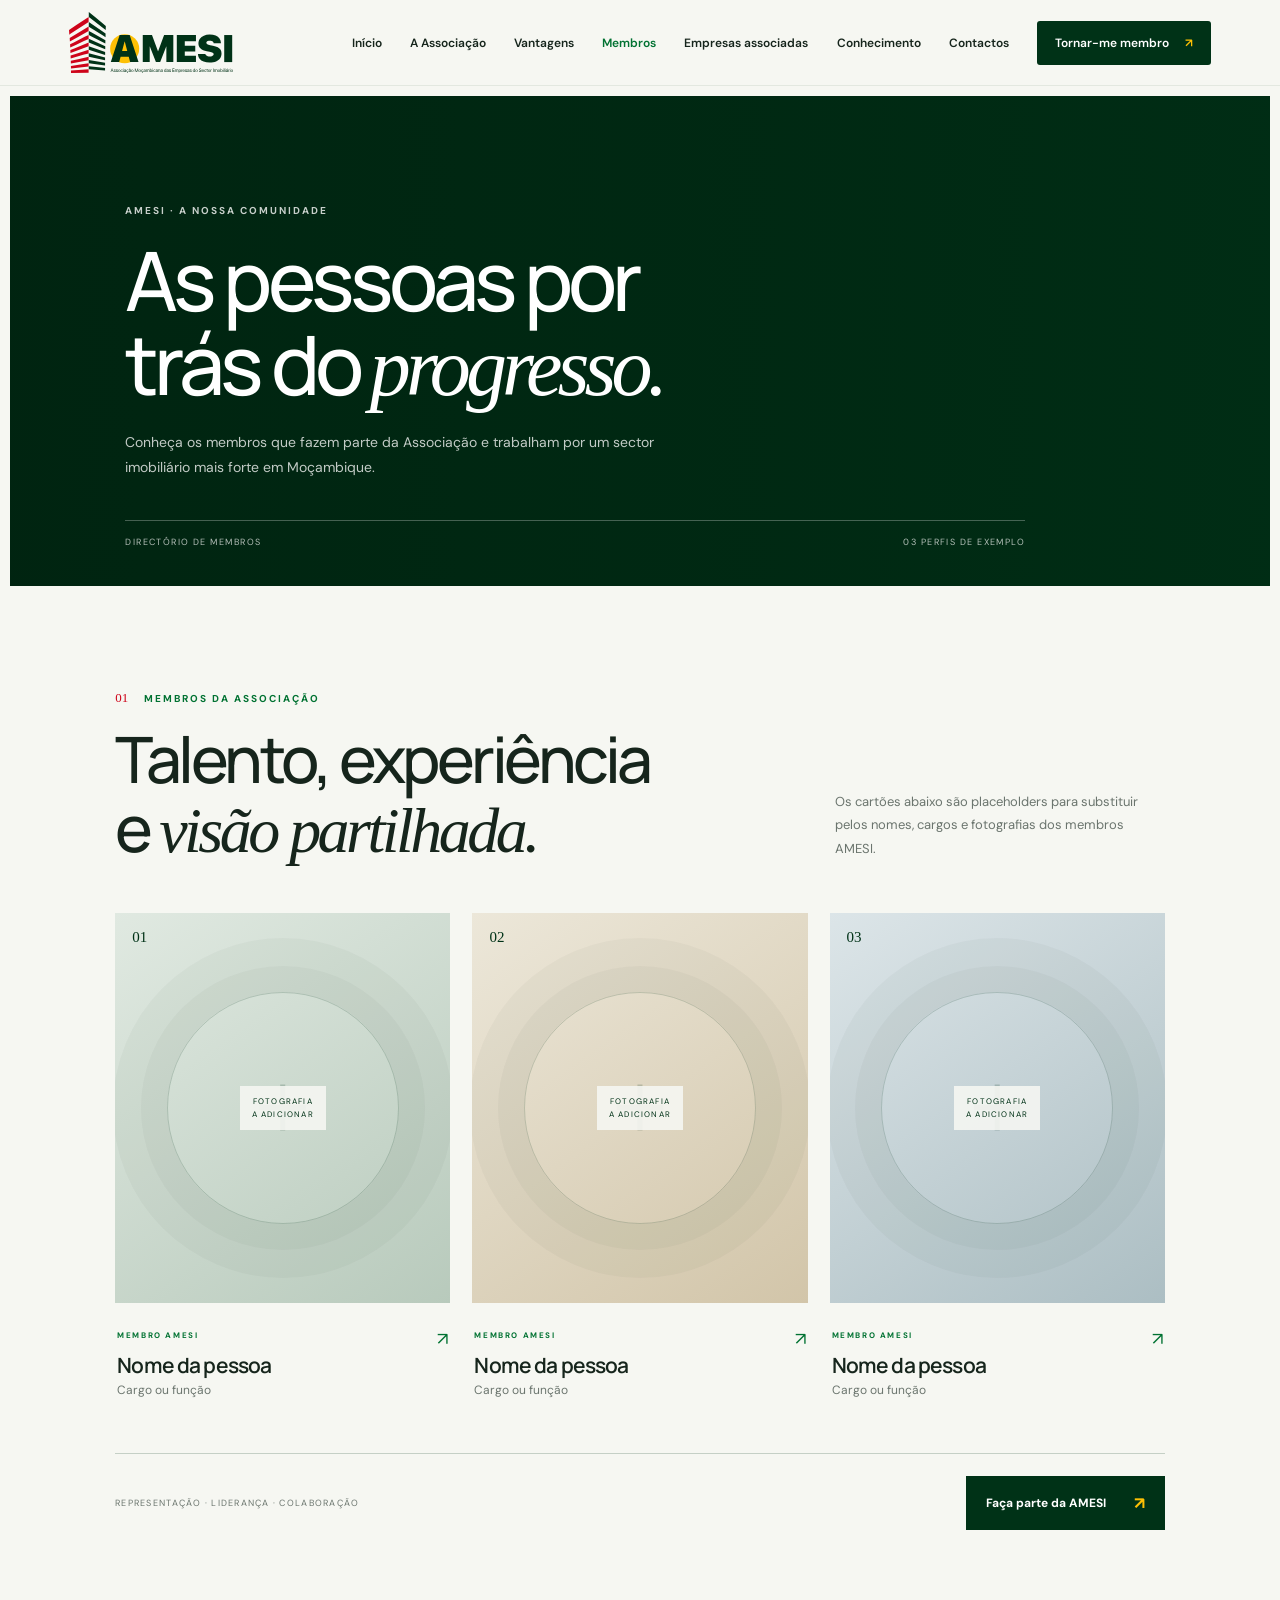
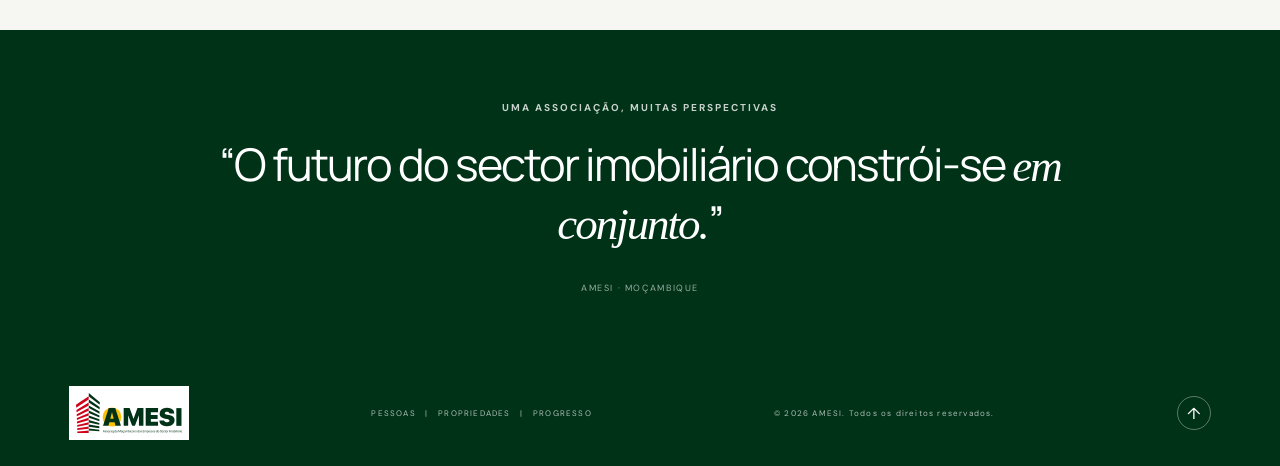
==== membros.html @ 29e8f82a "Add AMESI institutional website" ====
<!doctype html>
<html lang="pt-MZ">
<head>
  <meta charset="utf-8"><meta name="viewport" content="width=device-width, initial-scale=1"><meta name="theme-color" content="#003217">
  <meta name="description" content="Conheça os membros da AMESI — profissionais que contribuem para o sector imobiliário moçambicano.">
  <title>Membros — AMESI</title><link rel="icon" href="assets/amesi-logo.svg" type="image/svg+xml"><link rel="stylesheet" href="styles.css">
</head>
<body>
  <header class="site-header"><a class="brand" href="index.html#inicio" aria-label="AMESI — início"><img src="assets/amesi-logo.svg" alt="AMESI — Associação Moçambicana das Empresas do Sector Imobiliário"></a><button class="menu-toggle" aria-expanded="false" aria-controls="main-nav" aria-label="Abrir menu">☰</button><nav id="main-nav" class="main-nav" aria-label="Navegação principal"><a href="index.html#inicio">Início</a><a href="index.html#associacao">A Associação</a><a href="index.html#vantagens">Vantagens</a><a class="active" href="membros.html">Membros</a><a href="empresas-associadas.html">Empresas associadas</a><a href="index.html#conhecimento">Conhecimento</a><a href="index.html#contactos">Contactos</a><a class="nav-cta" href="index.html#adesao">Tornar-me membro <span>↗</span></a></nav></header>
  <main>
    <section class="directory-hero"><div class="directory-hero-bg"></div><div class="directory-hero-inner"><span class="eyebrow light">AMESI · A NOSSA COMUNIDADE</span><h1>As pessoas por<br>trás do <em>progresso.</em></h1><p>Conheça os membros que fazem parte da Associação e trabalham por um sector imobiliário mais forte em Moçambique.</p><div class="directory-meta"><span>DIRECTÓRIO DE MEMBROS</span><span>03 PERFIS DE EXEMPLO</span></div></div></section>
    <section class="directory-section section-wrap"><div class="directory-heading"><div><span class="section-number">01</span><span class="eyebrow">MEMBROS DA ASSOCIAÇÃO</span><h2>Talento, experiência<br>e <em>visão partilhada.</em></h2></div><p>Os cartões abaixo são placeholders para substituir pelos nomes, cargos e fotografias dos membros AMESI.</p></div>
      <div class="people-grid">
        <article class="person-card"><div class="person-photo person-photo-one"><span class="placeholder-stamp">FOTOGRAFIA<br>A ADICIONAR</span><span class="person-no">01</span></div><div class="person-info"><div><span class="eyebrow">MEMBRO AMESI</span><h3>Nome da pessoa</h3><p class="person-role">Cargo ou função</p></div><span class="person-arrow">↗</span></div></article>
        <article class="person-card"><div class="person-photo person-photo-two"><span class="placeholder-stamp">FOTOGRAFIA<br>A ADICIONAR</span><span class="person-no">02</span></div><div class="person-info"><div><span class="eyebrow">MEMBRO AMESI</span><h3>Nome da pessoa</h3><p class="person-role">Cargo ou função</p></div><span class="person-arrow">↗</span></div></article>
        <article class="person-card"><div class="person-photo person-photo-three"><span class="placeholder-stamp">FOTOGRAFIA<br>A ADICIONAR</span><span class="person-no">03</span></div><div class="person-info"><div><span class="eyebrow">MEMBRO AMESI</span><h3>Nome da pessoa</h3><p class="person-role">Cargo ou função</p></div><span class="person-arrow">↗</span></div></article>
      </div>
      <div class="directory-cta"><span>REPRESENTAÇÃO · LIDERANÇA · COLABORAÇÃO</span><a class="button button-green" href="index.html#adesao">Faça parte da AMESI <span>↗</span></a></div>
    </section>
    <section class="directory-quote"><span class="eyebrow light">UMA ASSOCIAÇÃO, MUITAS PERSPECTIVAS</span><p>“O futuro do sector imobiliário constrói-se <em>em conjunto.</em>”</p><span>AMESI · MOÇAMBIQUE</span></section>
  </main>
  <footer class="site-footer"><a class="footer-brand" href="index.html#inicio"><img src="assets/amesi-logo.svg" alt="AMESI"></a><span class="footer-tag">PESSOAS &nbsp; | &nbsp; PROPRIEDADES &nbsp; | &nbsp; PROGRESSO</span><span class="footer-copy">© <span id="year"></span> AMESI. Todos os direitos reservados.</span><a class="back-top" href="#top" aria-label="Voltar ao topo">↑</a></footer><script src="script.js"></script>
</body>
</html>
---- styles.css ----
@import url('https://fonts.googleapis.com/css2?family=DM+Sans:wght@400;500;600;700&family=Manrope:wght@400;500;600;700;800&display=swap');
:root{--green:#003217;--green2:#017232;--red:#ce041a;--yellow:#fdc005;--gold:#cc9600;--ink:#16251c;--muted:#6b756e;--cream:#f6f7f2;--white:#fff;--serif:Georgia,'Times New Roman',serif;--sans:'DM Sans',Arial,sans-serif;--display:'Manrope','DM Sans',sans-serif}*{box-sizing:border-box}html{scroll-behavior:smooth;scroll-padding-top:90px}body{margin:0;color:var(--ink);background:var(--cream);font-family:var(--sans);-webkit-font-smoothing:antialiased}a{color:inherit;text-decoration:none}.site-header{height:86px;padding:0 5.4%;display:flex;align-items:center;justify-content:space-between;background:var(--cream);position:sticky;top:0;z-index:20;border-bottom:1px solid rgba(0,50,23,.08)}.brand{display:flex;width:164px;align-items:center}.brand img{width:100%;height:auto}.main-nav{display:flex;align-items:center;gap:clamp(17px,2.2vw,36px);font-size:12px;font-weight:600}.main-nav>a:not(.nav-cta){transition:color .2s}.main-nav>a:hover{color:var(--green2)}.nav-cta{background:var(--green);color:#fff;padding:14px 18px;border-radius:3px;display:flex;gap:16px;align-items:center}.nav-cta span{color:var(--yellow)}.menu-toggle{display:none}.hero{min-height:min(760px,calc(100svh - 86px));margin:16px 1.3% 0;position:relative;overflow:hidden;background:var(--green);color:#fff;display:flex;flex-direction:column;justify-content:space-between;padding:32px 5.5% 28px}.hero-image,.hero-shade{position:absolute;inset:0;width:100%;height:100%}.hero-image{object-fit:cover;object-position:center 53%}.hero-shade{background:linear-gradient(90deg,rgba(0,26,13,.79) 0%,rgba(0,26,13,.48) 46%,rgba(0,26,13,.06) 100%),linear-gradient(0deg,rgba(0,25,13,.38),transparent 45%)}.hero-topline,.hero-foot,.hero-copy{position:relative;z-index:1}.hero-topline,.hero-foot{display:flex;align-items:center;justify-content:space-between}.hero-mark{font-size:11px;letter-spacing:.2em;border:1px solid rgba(255,255,255,.5);padding:9px 12px}.hero-mark i{display:inline-block;width:18px;height:7px;background:linear-gradient(90deg,var(--red) 0 34%,var(--yellow) 34% 68%,var(--green2) 68%);margin-left:7px}.hero-copy{max-width:730px;padding:75px 0 68px}.eyebrow{font-size:10px;letter-spacing:.2em;font-weight:700;color:var(--green2)}.eyebrow.light{color:rgba(255,255,255,.78)}h1,h2,h3,p{margin-top:0}.hero h1,.section-heading h2,.members-top h2,.knowledge h2,.join-content h2,.contact h2{font-family:var(--display);font-weight:500;letter-spacing:-.055em}.hero h1{font-size:clamp(48px,7vw,94px);line-height:1.02;max-width:780px;margin:21px 0}.hero h1 em,.section-wrap h2 em,.join-content h2 em{font-family:var(--serif);font-weight:400}.hero-lead{font-size:16px;line-height:1.7;max-width:470px;color:rgba(255,255,255,.82)}.hero-actions{display:flex;align-items:center;gap:28px;margin-top:30px}.button{min-height:54px;display:inline-flex;align-items:center;justify-content:space-between;gap:28px;padding:0 20px;font-size:12px;font-weight:700;transition:transform .2s,background .2s}.button:hover{transform:translateY(-2px)}.button span{font-size:17px}.button-yellow{background:var(--yellow);color:var(--green)}.button-green{background:var(--green);color:#fff;align-self:flex-start}.button-green span{color:var(--yellow)}.text-link{font-size:12px;font-weight:700;display:inline-flex;gap:15px;align-items:center}.text-link span{font-size:17px}.text-link.light{color:#fff}.hero-foot{font-size:10px;letter-spacing:.08em;color:rgba(255,255,255,.7)}.section-wrap{padding-left:9%;padding-right:9%}.intro{padding-top:135px;padding-bottom:130px;display:grid;grid-template-columns:1fr 2.5fr;gap:7%}.intro-label{padding-top:12px}.section-number{font-family:var(--serif);font-size:13px;color:var(--red);margin-right:16px}.intro h2,.section-heading h2,.members-top h2,.knowledge h2,.contact h2{font-size:clamp(42px,5.5vw,72px);line-height:1.08;margin:0;max-width:760px}.intro-bottom{display:flex;align-items:flex-end;justify-content:space-between;gap:30px;margin-top:34px}.intro-bottom p{max-width:570px;color:var(--muted);font-size:15px;line-height:1.85;margin:0}.round-link{border:1px solid rgba(0,50,23,.3);border-radius:50%;width:48px;height:48px;display:grid;place-items:center;font-size:19px;flex:none}.manifesto-band{min-height:230px;background:var(--green);color:white;padding:48px 9%;display:flex;align-items:center;justify-content:space-between;position:relative;overflow:hidden}.manifesto-band>p{font:clamp(28px,4vw,53px)/1.2 var(--display);letter-spacing:-.04em;max-width:690px;margin:0 10% 0 0}.manifesto-band em{font-family:var(--serif)}.band-stripes{position:absolute;right:0;top:0;bottom:0;width:10%;display:flex}.band-stripes i{width:33.33%;transform:skew(-18deg) translateX(18px)}.band-stripes i:nth-child(1){background:var(--red)}.band-stripes i:nth-child(2){background:var(--yellow)}.band-stripes i:nth-child(3){background:var(--green2)}.benefits{padding-top:130px;padding-bottom:145px}.section-heading{display:flex;align-items:flex-end;justify-content:space-between;margin-bottom:50px}.section-heading h2{margin-top:18px}.section-heading>p{color:var(--muted);max-width:300px;font-size:14px;line-height:1.8;margin:0 0 5px}.benefit-layout{display:grid;grid-template-columns:1fr 1fr;gap:6%}.benefit-photo{min-height:570px;position:relative;overflow:hidden;background:#e2e8e3}.benefit-photo img{width:100%;height:100%;object-fit:cover;position:absolute;inset:0}.photo-caption{position:absolute;bottom:0;left:0;right:0;display:flex;justify-content:space-between;padding:18px 20px;background:linear-gradient(transparent,rgba(0,0,0,.65));color:white;font-size:9px;letter-spacing:.12em}.benefit-list{display:flex;flex-direction:column}.benefit-item{padding:22px 0;border-top:1px solid rgba(0,50,23,.18);display:grid;grid-template-columns:34px 1fr 20px;gap:14px;align-items:start}.benefit-index{font:13px var(--serif);color:var(--red);padding-top:2px}.benefit-item h3{font:600 16px var(--display);margin:0 0 7px;letter-spacing:-.02em}.benefit-item p{font-size:12px;line-height:1.65;color:var(--muted);margin:0;max-width:380px}.benefit-arrow{color:var(--green2);font-size:16px}.benefit-list .button{margin-top:26px}.members-section{background:#e9ede6;padding:125px 0 90px}.members-top{display:flex;justify-content:space-between;align-items:flex-end;margin-bottom:55px}.members-top h2{margin-top:18px}.members-note{max-width:290px;display:flex;gap:17px;align-items:flex-start}.member-count{font:46px/.9 var(--serif);color:var(--green2)}.members-note p{font-size:13px;line-height:1.7;color:var(--muted);margin:0}.member-placeholder{background:var(--green);color:white;min-height:260px;padding:45px 5%;display:grid;grid-template-columns:150px 1fr auto;align-items:center;gap:35px;position:relative;overflow:hidden}.member-placeholder:after{content:'';position:absolute;width:260px;height:260px;border:1px solid rgba(255,255,255,.12);border-radius:50%;right:13%;top:50%;transform:translateY(-50%);box-shadow:0 0 0 35px rgba(255,255,255,.025),0 0 0 70px rgba(255,255,255,.025)}.placeholder-symbol{width:100px;height:100px;border-radius:50%;border:1px solid rgba(255,255,255,.32);display:grid;place-items:center;font:44px var(--serif);position:relative}.placeholder-symbol span{color:var(--yellow);font:15px var(--sans);position:absolute;right:18px;top:20px}.member-placeholder .eyebrow{color:var(--yellow)}.member-placeholder h3{font:500 28px var(--display);letter-spacing:-.04em;margin:12px 0}.member-placeholder p{font-size:13px;color:rgba(255,255,255,.7);line-height:1.6;margin:0;max-width:420px}.placeholder-count{font-size:9px;line-height:1.7;letter-spacing:.17em;color:rgba(255,255,255,.7);text-align:right;position:relative;z-index:1}.members-bottom{padding-top:25px;display:flex;justify-content:space-between;align-items:center;font-size:9px;letter-spacing:.14em;color:var(--muted)}.members-bottom .text-link{color:var(--green)}.knowledge{padding-top:140px;padding-bottom:145px;display:grid;grid-template-columns:1fr 1fr;gap:10%;align-items:center}.knowledge h2{margin:20px 0 25px;max-width:520px}.knowledge-copy>p{font-size:14px;color:var(--muted);line-height:1.85;max-width:450px;margin-bottom:27px}.knowledge-card{background:#dfe8e2;min-height:420px;padding:20px;display:flex;flex-direction:column;justify-content:space-between;position:relative;overflow:hidden}.card-top,.card-bottom{display:flex;justify-content:space-between;font-size:8px;letter-spacing:.15em;color:var(--green)}.card-art{flex:1;position:relative;margin:18px 0;overflow:hidden;background:var(--green);display:flex;align-items:flex-end;padding:30px}.card-art:before{content:'';position:absolute;inset:0;background:linear-gradient(140deg,transparent 42%,rgba(1,114,50,.85) 42% 43%,transparent 43%),linear-gradient(30deg,transparent 55%,rgba(253,192,5,.9) 55% 55.4%,transparent 55.4%)}.art-line{position:absolute;display:block;transform:rotate(-28deg);border-top:1px solid rgba(255,255,255,.28);width:150%;left:-25%}.line-one{top:35%}.line-two{top:52%}.line-three{top:69%}.art-circle{width:230px;height:230px;border:1px solid rgba(255,255,255,.28);border-radius:50%;position:absolute;top:-48px;right:-35px;box-shadow:0 0 0 25px rgba(255,255,255,.035),0 0 0 50px rgba(255,255,255,.035)}.art-word{font:500 clamp(22px,3vw,37px)/1.04 var(--display);letter-spacing:-.05em;color:#fff;position:relative}.join-section{min-height:530px;background:var(--green);color:white;position:relative;overflow:hidden;display:flex;align-items:center;padding:90px 9%}.join-bg{position:absolute;inset:0;background:linear-gradient(90deg,rgba(0,36,17,.95),rgba(0,36,17,.75) 55%,rgba(0,36,17,.2)),url('https://images.unsplash.com/photo-1486406146926-c627a92ad1ab?auto=format&fit=crop&w=2000&q=80') center 52%/cover}.join-content{position:relative;max-width:660px}.join-content h2{font-size:clamp(52px,7vw,88px);line-height:1;margin:20px 0}.join-content>p{color:rgba(255,255,255,.76);max-width:420px;font-size:14px;line-height:1.8;margin-bottom:25px}.join-content .button{margin-bottom:15px}.join-small{display:block;font-size:10px;color:rgba(255,255,255,.64)}.join-side{position:absolute;right:8%;bottom:60px;font:44px var(--display);color:rgba(255,255,255,.7);text-align:right}.join-side span{font:8px/1.7 var(--sans);letter-spacing:.16em}.contact{padding-top:130px;padding-bottom:130px;display:grid;grid-template-columns:1fr 1fr;gap:12%;align-items:end}.contact h2{margin-top:20px}.contact-content p{max-width:400px;font-size:14px;line-height:1.8;color:var(--muted)}.contact-email{font:clamp(23px,3vw,37px) var(--display);letter-spacing:-.04em;display:flex;justify-content:space-between;max-width:420px;border-bottom:1px solid rgba(0,50,23,.28);padding:10px 0 17px}.contact-email span{color:var(--green2);font-size:19px}.contact-note{display:block;color:#8d9690;font-size:9px;margin-top:12px}.site-footer{min-height:105px;background:var(--green);color:#fff;padding:25px 5.4%;display:flex;align-items:center;justify-content:space-between;gap:20px}.footer-brand{width:120px;display:block;background:white;padding:7px}.footer-brand img{width:100%;display:block}.footer-tag,.footer-copy{font-size:8px;letter-spacing:.15em;color:rgba(255,255,255,.68)}.back-top{border:1px solid rgba(255,255,255,.35);width:34px;height:34px;display:grid;place-items:center;border-radius:50%}
@media(max-width:900px){.site-header{height:74px}.brand{width:142px}.menu-toggle{display:block;border:0;background:var(--green);color:#fff;width:40px;height:40px;font-size:19px}.main-nav{display:none;position:absolute;top:74px;left:0;right:0;padding:24px 6%;background:var(--cream);align-items:stretch;flex-direction:column;gap:0;border-bottom:1px solid rgba(0,50,23,.12)}.main-nav.open{display:flex}.main-nav>a:not(.nav-cta){padding:14px 0;border-bottom:1px solid rgba(0,50,23,.1)}.nav-cta{margin-top:14px;justify-content:space-between}.hero{min-height:670px;margin:10px 10px 0;padding:25px 6%}.hero-copy{padding:70px 0}.hero h1{font-size:clamp(48px,9vw,78px)}.section-wrap{padding-left:7%;padding-right:7%}.intro{grid-template-columns:1fr;gap:24px;padding-top:95px;padding-bottom:95px}.intro-content{padding-left:7%}.manifesto-band{padding:45px 7%;min-height:190px}.manifesto-band>p{margin-right:10%;font-size:clamp(27px,5vw,43px)}.benefits,.members-section,.knowledge,.contact{padding-top:95px;padding-bottom:100px}.benefit-layout{gap:4%}.benefit-photo{min-height:500px}.members-top{align-items:flex-start}.member-placeholder{grid-template-columns:100px 1fr auto;padding:36px 5%;gap:24px}.placeholder-symbol{width:78px;height:78px}.join-section{padding-left:7%;min-height:490px}.join-side{right:7%;font-size:34px}.contact{gap:7%}}
@media(max-width:620px){.site-header{padding:0 5%}.hero{min-height:650px}.hero-image{object-position:60% center}.hero-shade{background:linear-gradient(90deg,rgba(0,26,13,.78),rgba(0,26,13,.24)),linear-gradient(0deg,rgba(0,25,13,.45),transparent 55%)}.hero-topline .eyebrow{font-size:8px}.hero-mark{font-size:9px}.hero-copy{padding:65px 0}.hero h1{font-size:clamp(46px,13vw,66px)}.hero-lead{font-size:14px;max-width:350px}.hero-actions{align-items:flex-start;flex-direction:column;gap:22px}.hero-actions .button{font-size:11px;padding:0 15px;min-height:50px}.hero-foot{font-size:8px;gap:15px}.section-wrap{padding-left:6%;padding-right:6%}.intro{padding-top:76px;padding-bottom:78px}.intro-content{padding-left:0}.intro h2,.section-heading h2,.members-top h2,.knowledge h2,.contact h2{font-size:clamp(39px,11vw,56px)}.intro-bottom{align-items:flex-start;margin-top:24px}.intro-bottom p{font-size:13px}.round-link{width:40px;height:40px}.manifesto-band{display:block;padding:38px 6%;min-height:0}.manifesto-band>p{margin:17px 0 0;padding-right:9%;font-size:31px}.band-stripes{width:8%}.section-heading{display:block;margin-bottom:32px}.section-heading>p{margin-top:20px}.benefits{padding-top:78px;padding-bottom:80px}.benefit-layout{grid-template-columns:1fr;gap:25px}.benefit-photo{min-height:420px}.benefit-item{padding:18px 0}.benefit-item h3{font-size:15px}.members-section{padding-top:78px;padding-bottom:65px}.members-top{display:block;margin-bottom:33px}.members-note{margin-top:23px}.member-placeholder{grid-template-columns:1fr;gap:17px;padding:30px 7%;min-height:280px}.placeholder-symbol{width:60px;height:60px;font-size:29px}.placeholder-symbol span{right:9px;top:9px}.member-placeholder h3{font-size:24px}.member-placeholder:after{right:-40px;top:45%;width:220px;height:220px}.placeholder-count{position:absolute;right:7%;top:30px}.members-bottom{align-items:flex-start;gap:20px;flex-direction:column;line-height:1.8}.knowledge{grid-template-columns:1fr;gap:36px;padding-top:85px;padding-bottom:85px}.knowledge-card{min-height:340px}.join-section{min-height:520px;padding:75px 6%;align-items:flex-start}.join-content h2{font-size:clamp(55px,14vw,75px)}.join-side{font-size:27px;bottom:30px;right:6%}.join-side span{font-size:7px}.contact{grid-template-columns:1fr;gap:35px;padding-top:82px;padding-bottom:80px}.contact-content p{font-size:13px}.contact-email{font-size:25px}.site-footer{padding:24px 6%;flex-wrap:wrap;min-height:120px}.footer-brand{width:100px}.footer-tag{order:3;width:100%;font-size:7px}.footer-copy{font-size:7px}.back-top{margin-left:auto}}

/* Directory pages: people and member companies */
.main-nav>a.active{color:var(--green2)}
.directory-hero{min-height:490px;background:var(--green);color:#fff;position:relative;overflow:hidden;display:flex;align-items:flex-end;padding:70px 9% 38px;margin:10px 10px 0}
.directory-hero-bg{position:absolute;inset:0;background:linear-gradient(90deg,rgba(0,35,16,.92),rgba(0,35,16,.58) 65%,rgba(0,35,16,.34)),url('https://images.unsplash.com/photo-1486406146926-c627a92ad1ab?auto=format&fit=crop&w=2000&q=80') center 45%/cover}
.directory-hero-inner{position:relative;max-width:900px;width:100%}.directory-hero h1{font:500 clamp(50px,7vw,82px)/1.02 var(--display);letter-spacing:-.06em;margin:20px 0}.directory-hero h1 em{font-family:var(--serif);font-weight:400}.directory-hero-inner>p{font-size:14px;line-height:1.8;color:rgba(255,255,255,.76);max-width:530px;margin-bottom:40px}.directory-meta{border-top:1px solid rgba(255,255,255,.27);padding-top:15px;display:flex;justify-content:space-between;color:rgba(255,255,255,.7);font-size:9px;letter-spacing:.16em}.company-hero .directory-hero-bg{background:linear-gradient(90deg,rgba(0,35,16,.94),rgba(0,35,16,.56) 68%,rgba(0,35,16,.36)),url('https://images.unsplash.com/photo-1486406146926-c627a92ad1ab?auto=format&fit=crop&w=2000&q=80') center 55%/cover}
.directory-section{padding-top:100px;padding-bottom:100px}.directory-heading{display:flex;justify-content:space-between;align-items:flex-end;gap:40px;margin-bottom:48px}.directory-heading h2{font:500 clamp(40px,5.2vw,64px)/1.08 var(--display);letter-spacing:-.055em;margin:17px 0 0}.directory-heading h2 em{font-family:var(--serif);font-weight:400}.directory-heading>p{font-size:13px;line-height:1.8;color:var(--muted);max-width:330px;margin:0 0 5px}.people-grid{display:grid;grid-template-columns:repeat(3,minmax(0,1fr));gap:22px}.person-card{min-width:0}.person-photo{height:390px;position:relative;overflow:hidden;display:flex;align-items:center;justify-content:center;background:linear-gradient(145deg,#e0e9e1,#b8cabc)}.person-photo:before{content:'';position:absolute;width:230px;height:230px;border:1px solid rgba(0,50,23,.18);border-radius:50%;box-shadow:0 0 0 26px rgba(0,50,23,.03),0 0 0 54px rgba(0,50,23,.03)}.person-photo:after{content:'+';font:100px/1 var(--serif);color:rgba(0,50,23,.19);position:relative}.person-photo-two{background:linear-gradient(145deg,#ece7d9,#d2c5a9)}.person-photo-three{background:linear-gradient(145deg,#dce5e8,#acbec3)}.placeholder-stamp{position:absolute;z-index:1;background:rgba(246,247,242,.9);padding:9px 12px;font-size:8px;letter-spacing:.15em;line-height:1.6;color:var(--green);text-align:center}.person-no{position:absolute;top:16px;left:17px;font:15px var(--serif);color:var(--green)}.person-info{display:flex;justify-content:space-between;align-items:flex-start;padding:19px 2px 0}.person-info .eyebrow{font-size:8px}.person-info h3{font:600 21px var(--display);letter-spacing:-.04em;margin:8px 0 3px}.person-role{font-size:12px;color:var(--muted);margin:0}.person-arrow{font-size:18px;color:var(--green2);padding-top:5px}.directory-cta{border-top:1px solid rgba(0,50,23,.2);margin-top:55px;padding-top:22px;display:flex;align-items:center;justify-content:space-between}.directory-cta>span{font-size:9px;letter-spacing:.14em;color:var(--muted)}.directory-quote{background:var(--green);color:white;padding:65px 9%;text-align:center}.directory-quote p{font:clamp(27px,4vw,45px)/1.25 var(--display);letter-spacing:-.045em;max-width:850px;margin:20px auto 22px}.directory-quote p em{font-family:var(--serif)}.directory-quote>span:last-child{font-size:9px;letter-spacing:.18em;color:rgba(255,255,255,.6)}
+.company-teaser{background:#f0f2ec;padding-top:90px;padding-bottom:80px}.company-teaser .members-top{margin:0}.company-teaser-link{display:flex;justify-content:space-between;align-items:center;border-top:1px solid rgba(0,50,23,.2);padding:20px 0;margin-top:35px;font:500 18px var(--display)}.company-teaser-link span{color:var(--green2)}
+.company-grid{display:grid;grid-template-columns:repeat(3,minmax(0,1fr));gap:18px}.company-card{min-height:440px;background:#fff;padding:20px 22px 17px;border:1px solid rgba(0,50,23,.1);display:flex;flex-direction:column}.company-card-top{display:flex;align-items:center;justify-content:space-between}.company-index{font-size:8px;letter-spacing:.13em;color:var(--muted)}.company-mark{font-size:7px;letter-spacing:.13em;color:var(--red);border:1px solid rgba(206,4,26,.25);padding:6px 8px}.company-logo-placeholder{height:145px;margin:20px 0 18px;background:#f0f3ee;display:grid;place-items:center;position:relative;overflow:hidden}.company-logo-placeholder span{font:600 18px var(--display);letter-spacing:.2em;color:rgba(0,50,23,.32);position:relative;z-index:1}.company-logo-placeholder i{position:absolute;width:115px;height:115px;border-radius:50%;border:1px solid rgba(0,50,23,.1);box-shadow:0 0 0 20px rgba(0,50,23,.025)}.company-card h3{font:600 20px var(--display);letter-spacing:-.04em;margin:0 0 8px}.company-description{font-size:11px;line-height:1.7;color:var(--muted);margin-bottom:18px;min-height:56px}.company-address{display:flex;gap:10px;align-items:flex-start;border-top:1px solid rgba(0,50,23,.12);padding-top:14px;margin-top:auto}.address-icon{font-size:18px;color:var(--red)}.company-address .eyebrow{font-size:8px}.company-address p{font-size:10px;line-height:1.55;color:var(--muted);margin:5px 0 0}.company-card-foot{border-top:1px solid rgba(0,50,23,.12);padding-top:12px;margin-top:16px;display:flex;justify-content:space-between;font-size:8px;letter-spacing:.14em;color:var(--green2)}
+@media(max-width:900px){.directory-hero{min-height:440px;padding-left:7%;padding-right:7%}.directory-section{padding-top:80px;padding-bottom:80px}.person-photo{height:320px}.company-card{padding-left:17px;padding-right:17px;min-height:420px}}
+@media(max-width:620px){.directory-hero{min-height:440px;margin:8px 8px 0;padding:50px 6% 25px}.directory-hero h1{font-size:clamp(45px,12vw,64px)}.directory-hero-inner>p{font-size:13px;margin-bottom:30px}.directory-meta{font-size:7px;gap:10px}.directory-section{padding-top:68px;padding-bottom:72px}.directory-heading{display:block;margin-bottom:30px}.directory-heading>p{margin-top:18px}.people-grid,.company-grid{grid-template-columns:1fr;gap:30px}.person-photo{height:min(112vw,440px)}.person-info h3{font-size:19px}.directory-cta{align-items:flex-start;flex-direction:column;gap:17px;margin-top:35px}.directory-cta .button{width:100%}.directory-quote{padding:48px 7%}.company-card{min-height:410px;padding:18px 20px}.company-logo-placeholder{height:155px}.company-teaser{padding-top:70px;padding-bottom:65px}.company-teaser-link{font-size:15px}}
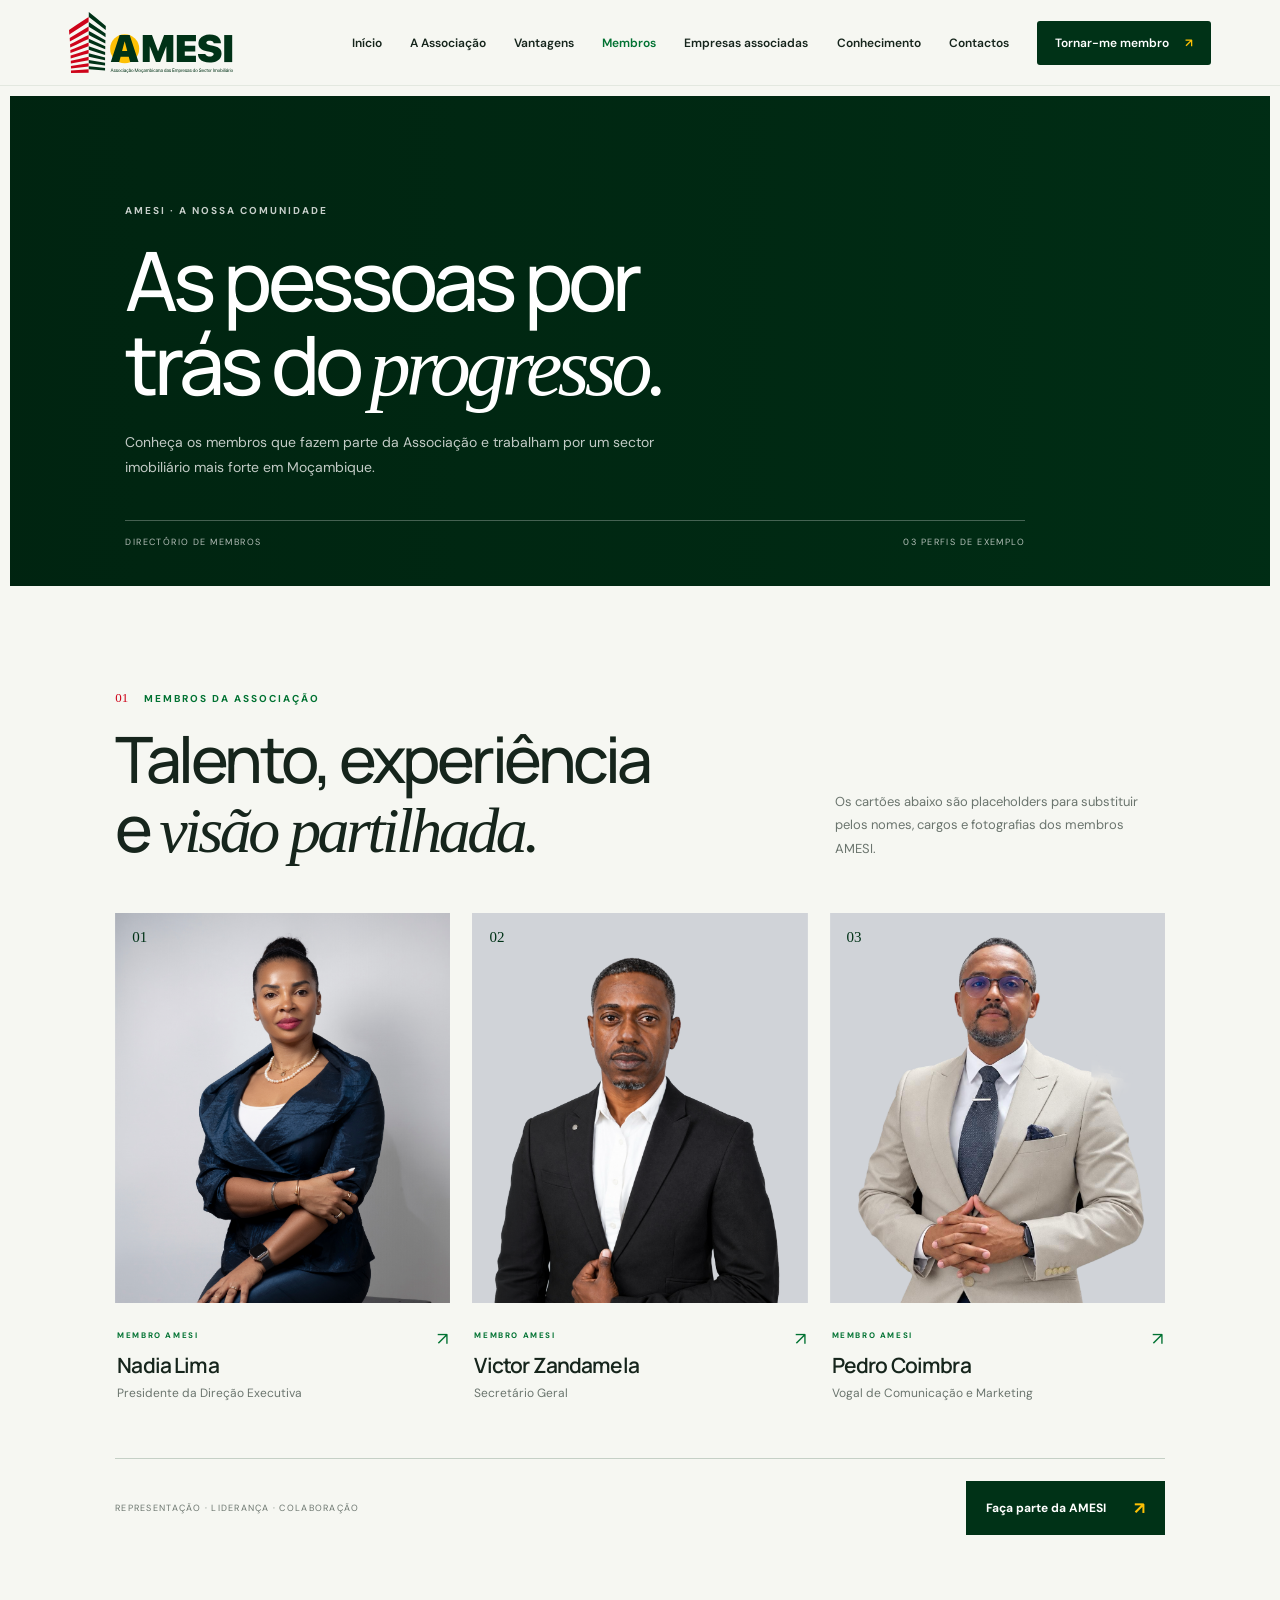
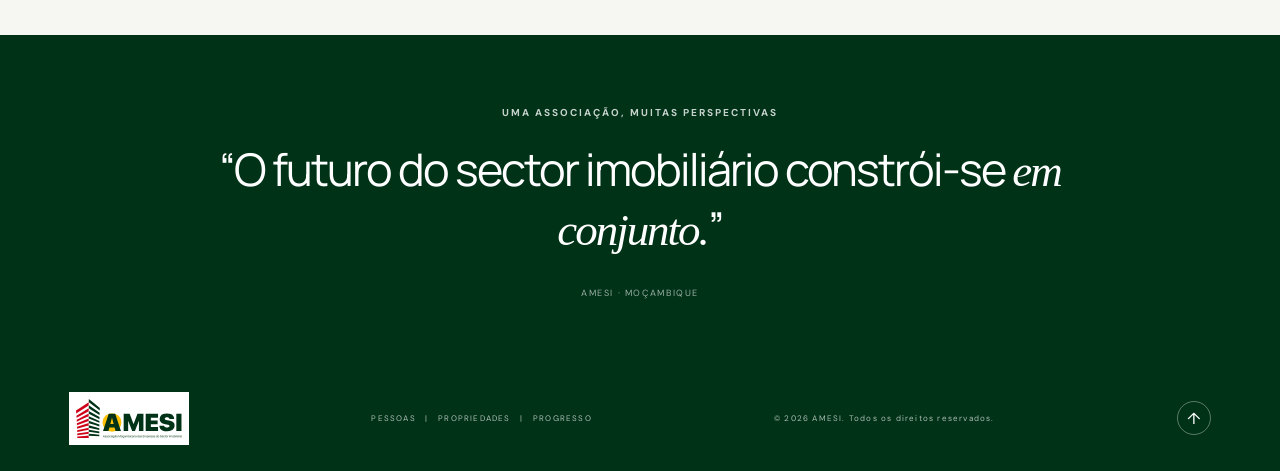
==== commit 91500e60: "Add AMESI leadership member profiles" ====
--- a/membros.html
+++ b/membros.html
@@ -11,9 +11,9 @@
     <section class="directory-hero"><div class="directory-hero-bg"></div><div class="directory-hero-inner"><span class="eyebrow light">AMESI · A NOSSA COMUNIDADE</span><h1>As pessoas por<br>trás do <em>progresso.</em></h1><p>Conheça os membros que fazem parte da Associação e trabalham por um sector imobiliário mais forte em Moçambique.</p><div class="directory-meta"><span>DIRECTÓRIO DE MEMBROS</span><span>03 PERFIS DE EXEMPLO</span></div></div></section>
     <section class="directory-section section-wrap"><div class="directory-heading"><div><span class="section-number">01</span><span class="eyebrow">MEMBROS DA ASSOCIAÇÃO</span><h2>Talento, experiência<br>e <em>visão partilhada.</em></h2></div><p>Os cartões abaixo são placeholders para substituir pelos nomes, cargos e fotografias dos membros AMESI.</p></div>
       <div class="people-grid">
-        <article class="person-card"><div class="person-photo person-photo-one"><span class="placeholder-stamp">FOTOGRAFIA<br>A ADICIONAR</span><span class="person-no">01</span></div><div class="person-info"><div><span class="eyebrow">MEMBRO AMESI</span><h3>Nome da pessoa</h3><p class="person-role">Cargo ou função</p></div><span class="person-arrow">↗</span></div></article>
-        <article class="person-card"><div class="person-photo person-photo-two"><span class="placeholder-stamp">FOTOGRAFIA<br>A ADICIONAR</span><span class="person-no">02</span></div><div class="person-info"><div><span class="eyebrow">MEMBRO AMESI</span><h3>Nome da pessoa</h3><p class="person-role">Cargo ou função</p></div><span class="person-arrow">↗</span></div></article>
-        <article class="person-card"><div class="person-photo person-photo-three"><span class="placeholder-stamp">FOTOGRAFIA<br>A ADICIONAR</span><span class="person-no">03</span></div><div class="person-info"><div><span class="eyebrow">MEMBRO AMESI</span><h3>Nome da pessoa</h3><p class="person-role">Cargo ou função</p></div><span class="person-arrow">↗</span></div></article>
+        <article class="person-card"><div class="person-photo person-photo-one"><img src="assets/nadia-lima.png" alt="Fotografia de Nadia Lima" loading="lazy"><span class="person-no">01</span></div><div class="person-info"><div><span class="eyebrow">MEMBRO AMESI</span><h3>Nadia Lima</h3><p class="person-role">Presidente da Direção Executiva</p></div><span class="person-arrow">↗</span></div></article>
+        <article class="person-card"><div class="person-photo person-photo-two"><img src="assets/victor-zandamela.png" alt="Fotografia de Victor Zandamela" loading="lazy"><span class="person-no">02</span></div><div class="person-info"><div><span class="eyebrow">MEMBRO AMESI</span><h3>Victor Zandamela</h3><p class="person-role">Secretário Geral</p></div><span class="person-arrow">↗</span></div></article>
+        <article class="person-card"><div class="person-photo person-photo-three"><img src="assets/pedro-coimbra.png" alt="Fotografia de Pedro Coimbra" loading="lazy"><span class="person-no">03</span></div><div class="person-info"><div><span class="eyebrow">MEMBRO AMESI</span><h3>Pedro Coimbra</h3><p class="person-role">Vogal de Comunicação e Marketing</p></div><span class="person-arrow">↗</span></div></article>
       </div>
       <div class="directory-cta"><span>REPRESENTAÇÃO · LIDERANÇA · COLABORAÇÃO</span><a class="button button-green" href="index.html#adesao">Faça parte da AMESI <span>↗</span></a></div>
     </section>
--- a/styles.css
+++ b/styles.css
@@ -13,3 +13,4 @@
 +.company-grid{display:grid;grid-template-columns:repeat(3,minmax(0,1fr));gap:18px}.company-card{min-height:440px;background:#fff;padding:20px 22px 17px;border:1px solid rgba(0,50,23,.1);display:flex;flex-direction:column}.company-card-top{display:flex;align-items:center;justify-content:space-between}.company-index{font-size:8px;letter-spacing:.13em;color:var(--muted)}.company-mark{font-size:7px;letter-spacing:.13em;color:var(--red);border:1px solid rgba(206,4,26,.25);padding:6px 8px}.company-logo-placeholder{height:145px;margin:20px 0 18px;background:#f0f3ee;display:grid;place-items:center;position:relative;overflow:hidden}.company-logo-placeholder span{font:600 18px var(--display);letter-spacing:.2em;color:rgba(0,50,23,.32);position:relative;z-index:1}.company-logo-placeholder i{position:absolute;width:115px;height:115px;border-radius:50%;border:1px solid rgba(0,50,23,.1);box-shadow:0 0 0 20px rgba(0,50,23,.025)}.company-card h3{font:600 20px var(--display);letter-spacing:-.04em;margin:0 0 8px}.company-description{font-size:11px;line-height:1.7;color:var(--muted);margin-bottom:18px;min-height:56px}.company-address{display:flex;gap:10px;align-items:flex-start;border-top:1px solid rgba(0,50,23,.12);padding-top:14px;margin-top:auto}.address-icon{font-size:18px;color:var(--red)}.company-address .eyebrow{font-size:8px}.company-address p{font-size:10px;line-height:1.55;color:var(--muted);margin:5px 0 0}.company-card-foot{border-top:1px solid rgba(0,50,23,.12);padding-top:12px;margin-top:16px;display:flex;justify-content:space-between;font-size:8px;letter-spacing:.14em;color:var(--green2)}
 +@media(max-width:900px){.directory-hero{min-height:440px;padding-left:7%;padding-right:7%}.directory-section{padding-top:80px;padding-bottom:80px}.person-photo{height:320px}.company-card{padding-left:17px;padding-right:17px;min-height:420px}}
 +@media(max-width:620px){.directory-hero{min-height:440px;margin:8px 8px 0;padding:50px 6% 25px}.directory-hero h1{font-size:clamp(45px,12vw,64px)}.directory-hero-inner>p{font-size:13px;margin-bottom:30px}.directory-meta{font-size:7px;gap:10px}.directory-section{padding-top:68px;padding-bottom:72px}.directory-heading{display:block;margin-bottom:30px}.directory-heading>p{margin-top:18px}.people-grid,.company-grid{grid-template-columns:1fr;gap:30px}.person-photo{height:min(112vw,440px)}.person-info h3{font-size:19px}.directory-cta{align-items:flex-start;flex-direction:column;gap:17px;margin-top:35px}.directory-cta .button{width:100%}.directory-quote{padding:48px 7%}.company-card{min-height:410px;padding:18px 20px}.company-logo-placeholder{height:155px}.company-teaser{padding-top:70px;padding-bottom:65px}.company-teaser-link{font-size:15px}}
+.person-photo>img{position:absolute;inset:0;width:100%;height:100%;object-fit:cover;object-position:center 25%;z-index:1}.person-photo:has(img):before,.person-photo:has(img):after{display:none}.person-no{z-index:2}.person-info h3{margin-bottom:5px}.person-role{max-width:250px;line-height:1.6}
